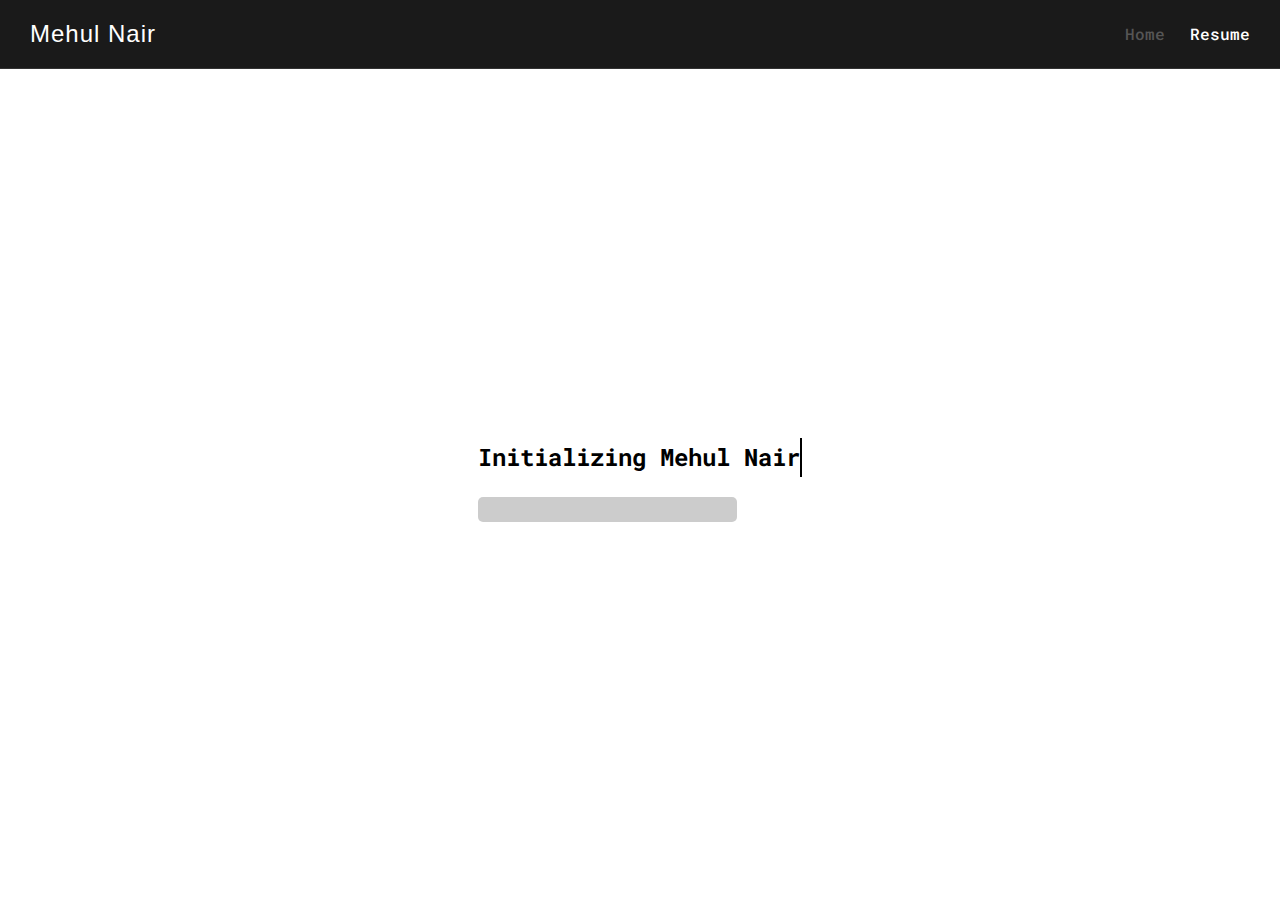
==== index.html @ 511397fc "try1" ====
<!DOCTYPE html>
<html lang="en">
<head>
    <meta charset="UTF-8">
    <title>Mehul Nair - Home</title>
    <!-- Meta tags for responsive design -->
    <meta name="viewport" content="width=device-width, initial-scale=1.0">
    <!-- Link to CSS -->
    <link rel="stylesheet" href="styles.css">
    <!-- Link to 'Roboto Mono' font -->
    <link href="https://fonts.googleapis.com/css2?family=Roboto+Mono:wght@400;700&display=swap" rel="stylesheet">
</head>
<body>
    <nav>
        <div class="logo">Mehul Nair</div>
        <ul>
            <li><a href="index.html" class="active">Home</a></li>
            <li><a href="resume.html">Resume</a></li>
        </ul>
    </nav>

    <!-- Loading Screen -->
    <div id="loading-screen">
        <div class="loading-content">
            <h2>Initializing Mehul Nair</h2>
            <div class="progress-bar">
                <div class="progress"></div>
            </div>
        </div>
    </div>

    <!-- Terminal Interface -->
    <div id="terminal-container" class="hidden">
        <div id="terminal">
            <div id="output"></div>
            <div id="input-line">
                <span class="prompt">MehulNair@Home:~$</span>
                <input type="text" id="command-input" autofocus autocomplete="off" />
                <!-- Autocomplete Suggestions -->
                <div id="autocomplete-list" class="autocomplete-suggestions"></div>
            </div>
        </div>
    </div>

    <!-- Include JavaScript -->
    <script src="script.js"></script>
</body>
</html>
---- styles.css ----
/* Import 'Roboto Mono' font from Google Fonts */
@import url('https://fonts.googleapis.com/css2?family=Roboto+Mono:wght@400;700&display=swap');

/* Import 'Ailerons' font */
@font-face {
    font-family: 'Ailerons';
    src: url('Fonts/Ailerons-Typeface.ttf') format('truetype');
    font-weight: normal;
    font-style: normal;
}

/* Basic Reset */
* {
    margin: 0;
    padding: 0;
    box-sizing: border-box;
}

/* Body Styling */
body {
    font-family: 'Roboto Mono', monospace;
    color: #000;
    background-color: #fff;
    line-height: 1.6;
    scroll-behavior: smooth;
    min-height: 100vh; /* Ensure body takes full viewport height */
    display: flex;
    flex-direction: column;
}

/* Navigation Bar */
nav {
    background-color: #1a1a1a;
    padding: 15px 30px;
    position: fixed;
    top: 0;
    width: 100%;
    border-bottom: 1px solid #333;
    z-index: 1000;
    display: flex;
    align-items: center;
    justify-content: space-between;
    animation: slideDown 0.5s ease-out;
}

nav .logo {
    font-family: 'Ailerons', sans-serif;
    font-size: 24px;
    font-weight: normal;
    letter-spacing: 1px;
    color: #fff;
}

nav ul {
    list-style: none;
    display: flex;
    align-items: center;
}

nav li {
    margin-left: 25px;
}

nav a {
    text-decoration: none;
    color: #fff;
    font-size: 16px;
    font-weight: 500;
    transition: color 0.3s;
}

nav a.active,
nav a:hover {
    color: #555;
}

/* Loading Screen */
#loading-screen {
    position: fixed;
    top: 60px; /* Height of the nav bar */
    left: 0;
    width: 100%;
    height: calc(100vh - 60px);
    background-color: #fff;
    display: flex;
    align-items: center;
    justify-content: center;
    flex-direction: column;
    z-index: 999;
    animation: fadeOut 1s ease-out forwards;
    animation-delay: 2.5s; /* Duration of the loading */
}

#loading-screen .loading-content h2 {
    color: #000;
    font-size: 24px;
    margin-bottom: 20px;
    animation: typing 2s steps(20) 0.5s forwards;
    white-space: nowrap;
    overflow: hidden;
    border-right: 2px solid #000;
}

.progress-bar {
    width: 80%;
    height: 25px; /* Rectangle look */
    background-color: #ccc;
    border-radius: 5px;
    overflow: hidden;
    margin-top: 10px;
}

.progress {
    width: 0%;
    height: 100%;
    background-color: #000;
    animation: loadProgress 2s linear forwards;
}

@keyframes loadProgress {
    from { width: 0%; }
    to { width: 100%; }
}

@keyframes fadeOut {
    to {
        opacity: 0;
        visibility: hidden;
    }
}

@keyframes typing {
    from { width: 0; }
    to { width: 100%; }
}

/* Terminal Container */
#terminal-container.hidden {
    display: none;
}

#terminal {
    background-color: #ffffff; /* White background */
    color: #000000; /* Black text */
    width: 100%;
    height: calc(100vh - 60px);
    padding: 20px;
    font-size: 16px;
    overflow-y: auto;
    display: flex;
    flex-direction: column;
    position: relative;
}

#terminal #output {
    flex: 1;
    white-space: pre-wrap;
    overflow-y: auto;
}

#terminal #input-line {
    display: flex;
    align-items: center;
    position: relative; /* For autocomplete positioning */
}

#terminal .prompt {
    color: #000;
    margin-right: 10px;
}

#terminal #command-input {
    background-color: #f5f5f5;
    border: 1px solid #ccc;
    padding: 5px 10px;
    border-radius: 4px;
    flex: 1;
    font-family: 'Roboto Mono', monospace;
    font-size: 16px;
}

/* Autocomplete Suggestions */
.autocomplete-suggestions {
    position: absolute;
    bottom: 100%; /* Position above the input line */
    left: 0;
    right: 0;
    background-color: #fff;
    border: 1px solid #ccc;
    border-bottom: none;
    max-height: 150px;
    overflow-y: auto;
    z-index: 1001;
    box-shadow: 0px -4px 6px rgba(0, 0, 0, 0.1);
    border-radius: 5px 5px 0 0;
}

.autocomplete-suggestion {
    padding: 8px 12px;
    cursor: pointer;
}

.autocomplete-suggestion:hover,
.autocomplete-suggestion.active {
    background-color: #e0e0e0;
}

/* About Me Widget */
.about-me-widget {
    border: 1px solid #ccc;
    padding: 20px;
    display: flex;
    align-items: center;
    margin-top: 20px;
    border-radius: 8px;
    background-color: #f9f9f9;
}

.about-me-widget img {
    width: 200px; /* Larger image */
    height: 200px;
    border-radius: 50%;
    margin-right: 20px;
    object-fit: cover;
}

.about-me-widget .about-text {
    font-size: 16px;
    line-height: 1.5;
}

/* Resume Header */
.resume-header {
    text-align: center;
    padding: 120px 20px 60px 20px; /* Adjust padding for fixed nav */
    background-color: #f9f9f9;
    animation: fadeIn 1s ease-in-out;
}

.resume-header h1 {
    font-family: 'Ailerons', sans-serif;
    font-size: 48px;
    margin-bottom: 10px;
    animation: fadeInUp 1s ease-in-out;
}

.resume-header .contact-info {
    font-size: 18px;
    color: #666;
    margin-top: 10px;
    animation: fadeIn 1s ease-in-out 0.5s both;
}

.resume-header .contact-info a {
    color: #000;
    text-decoration: none;
    margin: 0 10px;
    transition: color 0.3s;
}

.resume-header .contact-info a:hover {
    color: #555;
}

/* Main Content */
main {
    padding: 50px 30px;
    max-width: 1200px;
    margin: 0 auto;
    animation: fadeIn 1s ease-in-out;
    flex: 1; /* Allow main to grow and push footer to bottom */
}

/* Section Titles */
section h2 {
    font-size: 32px;
    margin-bottom: 30px;
    text-align: center;
    position: relative;
    font-family: 'Ailerons', sans-serif;
    animation: fadeInDown 1s ease-in-out;
}

/* Section Content */
.section-content .item {
    margin-bottom: 40px;
}

.item h3, .item h4 {
    font-size: 24px;
    margin-bottom: 5px;
    font-weight: 700;
}

.item p {
    font-size: 16px;
    margin-bottom: 5px;
}

.item ul {
    list-style-type: disc;
    padding-left: 20px;
}

.item ul li {
    margin-bottom: 8px;
    font-size: 16px;
}

/* Courses List */
.courses {
    list-style-type: circle;
    padding-left: 20px;
    columns: 2;
}

.courses li {
    margin-bottom: 8px;
    font-size: 16px;
}

/* Experience Section */
.tab-container {
    width: 100%;
}

.tab-buttons {
    display: flex;
    justify-content: center;
    margin-bottom: 20px;
}

.tab-button {
    background-color: #f9f9f9;
    border: none;
    padding: 15px 25px;
    cursor: pointer;
    font-size: 16px;
    font-weight: 500;
    transition: background-color 0.3s, color 0.3s;
    border-bottom: 3px solid transparent;
    outline: none;
}

.tab-button:hover {
    background-color: #e0e0e0;
}

.tab-button.active {
    background-color: #fff;
    border-bottom: 3px solid #000;
    color: #000;
}

.tab-content .tab-pane {
    display: none;
    animation: fadeIn 0.5s ease-in-out;
}

.tab-content .tab-pane.active {
    display: block;
}

/* Publications Section */
.publication-list {
    display: flex;
    flex-direction: column;
    align-items: center;
}

.publication-item {
    width: 100%;
    max-width: 800px;
    margin-bottom: 20px;
}

.publication-item a {
    text-decoration: none;
    font-size: 18px;
    color: #000;
    border: 1px solid #000;
    padding: 15px 20px;
    display: block;
    text-align: center;
    border-radius: 5px;
    transition: background-color 0.3s, color 0.3s;
}

.publication-item a:hover {
    background-color: #000;
    color: #fff;
}

/* Skills Section */
.skills-grid {
    display: flex;
    flex-wrap: wrap;
    justify-content: space-between;
}

.skill-category {
    width: 30%;
    margin-bottom: 20px;
}

.skill-category h3 {
    font-size: 20px;
    margin-bottom: 10px;
    font-weight: 700;
}

.skill-category p {
    font-size: 16px;
    line-height: 1.5;
}

/* Animations */
@keyframes fadeIn {
    from { opacity: 0; }
    to { opacity: 1; }
}

@keyframes fadeInUp {
    from {
        opacity: 0;
        transform: translateY(20px);
    }
    to {
        opacity: 1;
        transform: translateY(0);
    }
}

@keyframes fadeInDown {
    from {
        opacity: 0;
        transform: translateY(-20px);
    }
    to {
        opacity: 1;
        transform: translateY(0);
    }
}

@keyframes slideDown {
    from {
        transform: translateY(-20px);
        opacity: 0;
    }
    to {
        transform: translateY(0);
        opacity: 1;
    }
}

/* Responsive Styles */
@media (max-width: 900px) {
    .skills-grid {
        flex-direction: column;
    }
    .skill-category {
        width: 45%;
    }
}

@media (max-width: 768px) {
    .skills-grid {
        flex-direction: column;
    }
    .skill-category {
        width: 100%;
    }

    nav ul {
        flex-direction: column;
        align-items: center;
    }

    nav li {
        margin-left: 0;
        margin-top: 10px;
    }

    .tab-buttons {
        flex-direction: column;
    }

    .tab-button {
        width: 100%;
        margin-bottom: 5px;
    }

    .about-me-widget {
        flex-direction: column;
        align-items: center;
    }

    .about-me-widget img {
        margin-right: 0;
        margin-bottom: 15px;
    }
}

@media (max-width: 600px) {
    nav .logo {
        font-size: 20px;
    }

    .resume-header h1 {
        font-size: 36px;
    }

    section h2 {
        font-size: 28px;
    }

    .item h3, .item h4 {
        font-size: 20px;
    }

    .skills-grid {
        flex-direction: column;
    }

    .skill-category {
        width: 100%;
    }

    #loading-screen .loading-content h2 {
        font-size: 20px;
    }

    #terminal #command-input {
        font-size: 14px;
    }

    .about-me-widget {
        padding: 15px;
    }

    .about-me-widget img {
        width: 150px;
        height: 150px;
    }
}

/* Footer Styling (Optional) */
/* If you have a footer, ensure it's styled appropriately or remove it if not needed */
/*
footer {
    background-color: #1a1a1a;
    color: #fff;
    text-align: center;
    padding: 20px;
    position: fixed;
    bottom: 0;
    width: 100%;
}
*/
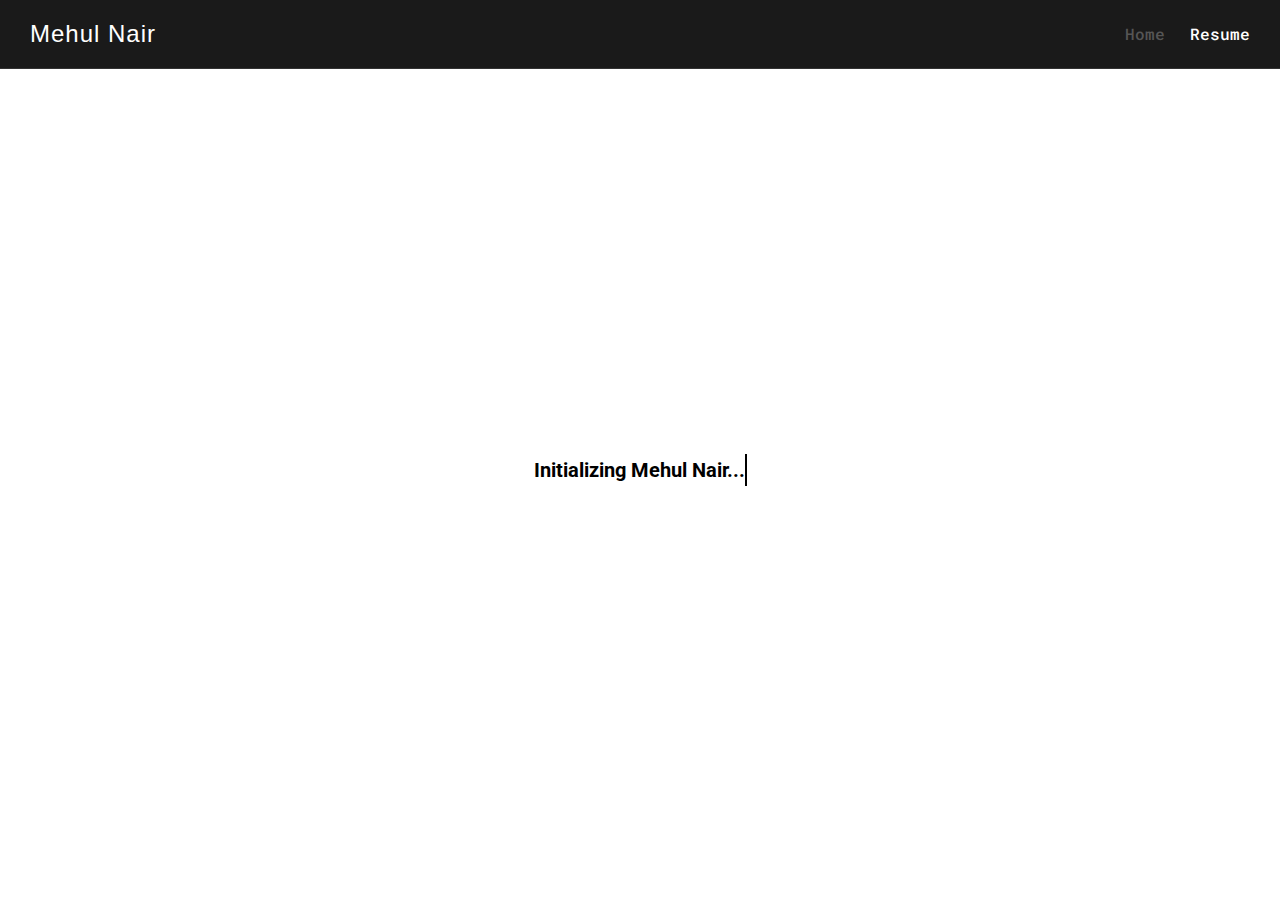
==== commit da60abe8: "initialize" ====
--- a/index.html
+++ b/index.html
@@ -2,15 +2,15 @@
 <html lang="en">
 <head>
     <meta charset="UTF-8">
+    <meta name="viewport" content="width=device-width, initial-scale=1.0">
     <title>Mehul Nair - Home</title>
-    <!-- Meta tags for responsive design -->
-    <meta name="viewport" content="width=device-width, initial-scale=1.0">
     <!-- Link to CSS -->
     <link rel="stylesheet" href="styles.css">
-    <!-- Link to 'Roboto Mono' font -->
-    <link href="https://fonts.googleapis.com/css2?family=Roboto+Mono:wght@400;700&display=swap" rel="stylesheet">
+    <!-- Google Fonts -->
+    <link href="https://fonts.googleapis.com/css2?family=Roboto+Mono:wght@400;700&family=Roboto:wght@400;700&display=swap" rel="stylesheet">
 </head>
 <body>
+    <!-- Navigation Bar -->
     <nav>
         <div class="logo">Mehul Nair</div>
         <ul>
@@ -22,14 +22,11 @@
     <!-- Loading Screen -->
     <div id="loading-screen">
         <div class="loading-content">
-            <h2>Initializing Mehul Nair</h2>
-            <div class="progress-bar">
-                <div class="progress"></div>
-            </div>
+            <h2>Initializing Mehul Nair...</h2>
         </div>
     </div>
 
-    <!-- Terminal Interface -->
+    <!-- Terminal Container -->
     <div id="terminal-container" class="hidden">
         <div id="terminal">
             <div id="output"></div>
@@ -44,5 +41,6 @@
 
     <!-- Include JavaScript -->
     <script src="script.js"></script>
+    <script src="commands.js"></script>
 </body>
 </html>--- a/styles.css
+++ b/styles.css
@@ -1,5 +1,5 @@
-/* Import 'Roboto Mono' font from Google Fonts */
-@import url('https://fonts.googleapis.com/css2?family=Roboto+Mono:wght@400;700&display=swap');
+/* Import 'Roboto Mono' and 'Roboto' fonts from Google Fonts */
+@import url('https://fonts.googleapis.com/css2?family=Roboto+Mono:wght@400;700&family=Roboto:wght@400;700&display=swap');
 
 /* Import 'Ailerons' font */
 @font-face {
@@ -93,35 +93,20 @@
 
 #loading-screen .loading-content h2 {
     color: #000;
-    font-size: 24px;
+    font-size: 20px; /* Decreased font size */
     margin-bottom: 20px;
+    text-align: center; /* Center the text */
+    font-family: 'Roboto', sans-serif; /* Cleaner font */
     animation: typing 2s steps(20) 0.5s forwards;
     white-space: nowrap;
     overflow: hidden;
     border-right: 2px solid #000;
 }
 
-.progress-bar {
-    width: 80%;
-    height: 25px; /* Rectangle look */
-    background-color: #ccc;
-    border-radius: 5px;
-    overflow: hidden;
-    margin-top: 10px;
-}
-
-.progress {
-    width: 0%;
-    height: 100%;
-    background-color: #000;
-    animation: loadProgress 2s linear forwards;
-}
-
-@keyframes loadProgress {
-    from { width: 0%; }
-    to { width: 100%; }
-}
-
+/* Remove Progress Bar or Spinner Styles */
+/* Previously existing progress bar or spinner has been removed */
+
+/* Keyframes for animations */
 @keyframes fadeOut {
     to {
         opacity: 0;
@@ -527,7 +512,7 @@
     }
 
     #loading-screen .loading-content h2 {
-        font-size: 20px;
+        font-size: 20px; /* Already set to 20px */
     }
 
     #terminal #command-input {
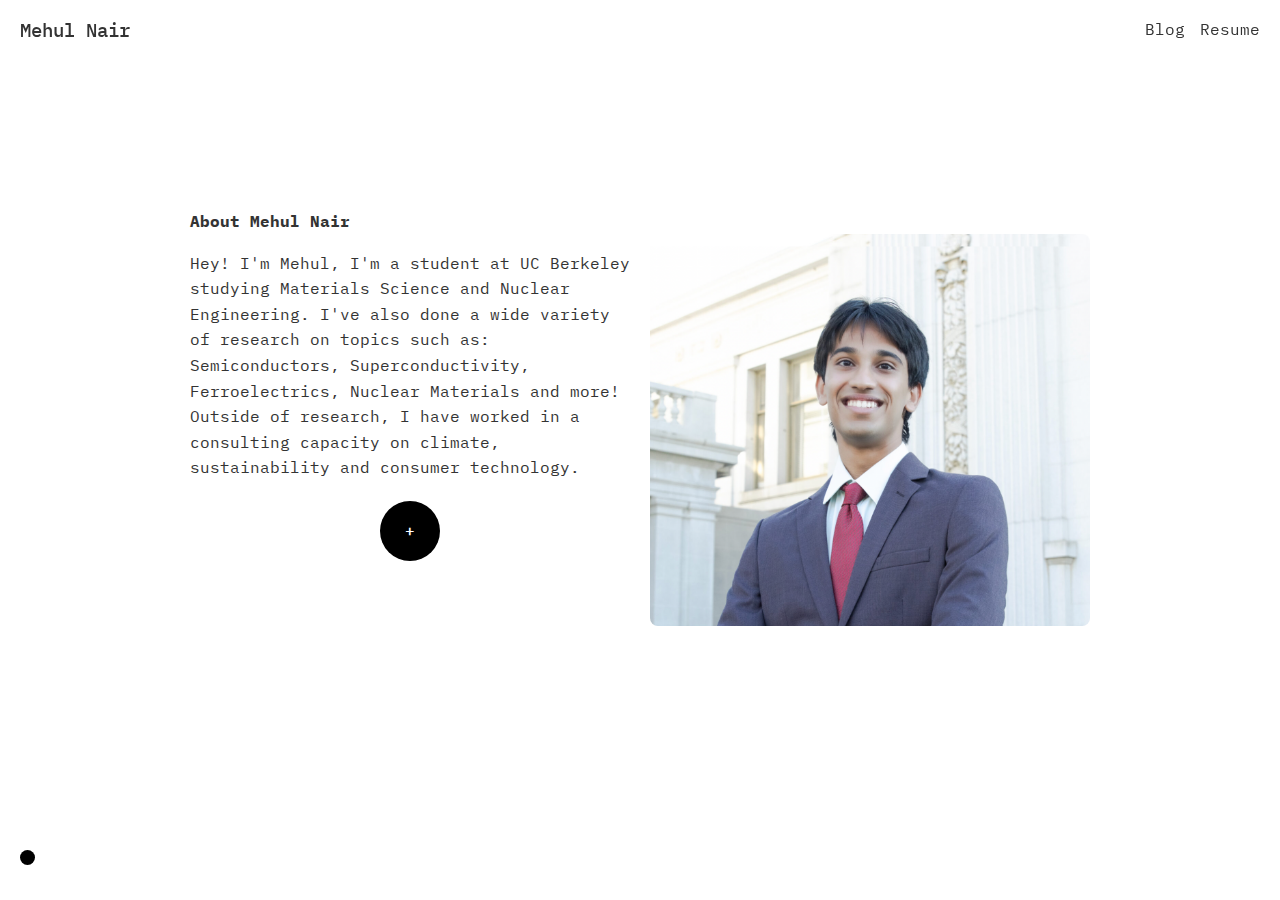
==== commit 2211d06a: "goober" ====
--- a/index.html
+++ b/index.html
@@ -1,46 +1,327 @@
 <!DOCTYPE html>
 <html lang="en">
 <head>
-    <meta charset="UTF-8">
-    <meta name="viewport" content="width=device-width, initial-scale=1.0">
-    <title>Mehul Nair - Home</title>
-    <!-- Link to CSS -->
-    <link rel="stylesheet" href="styles.css">
-    <!-- Google Fonts -->
-    <link href="https://fonts.googleapis.com/css2?family=Roboto+Mono:wght@400;700&family=Roboto:wght@400;700&display=swap" rel="stylesheet">
+  <meta charset="UTF-8" />
+  <meta name="viewport" content="width=device-width, initial-scale=1.0"/>
+  <title>Mehul Nair</title>
+  <!-- Load IBM Plex Mono from Google Fonts -->
+  <link href="https://fonts.googleapis.com/css2?family=IBM+Plex+Mono:wght@400;500&display=swap" rel="stylesheet">
+  <style>
+    /* Global Reset & Hide Default Cursor Everywhere */
+    * {
+      margin: 0; 
+      padding: 0; 
+      box-sizing: border-box;
+      cursor: none !important;
+    }
+
+    /* Global Styles */
+    body {
+      font-family: 'IBM Plex Mono', monospace;
+      background: #fff; 
+      color: #333;
+      line-height: 1.6; 
+      overflow-x: hidden;
+      font-size: 1rem; 
+      position: relative;
+      padding: 0 20px;
+    }
+    a {
+      text-decoration: none;
+      transition: background 0.3s ease, color 0.3s ease;
+      color: #333;
+    }
+    a:hover, a.highlight {
+      background: #000; 
+      color: #fff;
+    }
+    ::selection {
+      background: #000; 
+      color: #fff;
+    }
+
+    /* Top Navigation Bar */
+    header {
+      position: fixed;
+      top: 0;
+      left: 0;
+      right: 0;
+      padding: 10px 20px;
+      height: 60px;
+      background: rgba(255,255,255,0.9);
+      backdrop-filter: blur(10px);
+      display: flex; 
+      align-items: center; 
+      justify-content: space-between;
+      z-index: 100;
+    }
+    .logo { 
+      font-size: 1.2rem; 
+      font-weight: 500; 
+      cursor: pointer; 
+    }
+    nav ul { 
+      list-style: none; 
+      display: flex; 
+      gap: 15px; 
+    }
+    nav li { 
+      font-size: 1rem; 
+    }
+
+    /* Hero Section */
+    .hero {
+      margin-top: 10px;
+      height: calc(100vh - 60px);
+      /* Change this value to adjust how far down the text appears (currently 80px) */
+      padding-top: 0px; 
+      display: flex; 
+      align-items: center; 
+      justify-content: center;
+    }
+    .container {
+      display: flex; 
+      align-items: center; 
+      justify-content: space-between;
+      width: 100%; 
+      max-width: 900px; 
+      margin: 0 auto;
+    }
+    .content {
+      flex: 1; 
+      padding-right: 20px;
+      padding-top: 210px;
+      animation: fadeInLeft 1s cubic-bezier(0.23,1,0.32,1) forwards;
+    }
+    .content h1, .content p {
+      font-size: 1rem; 
+      margin-bottom: 1rem;
+    }
+    .image-container {
+      flex: 1; 
+      display: flex; 
+      align-items: center; 
+      justify-content: center;
+      animation: fadeInRight 1s cubic-bezier(0.23,1,0.32,1) forwards;
+    }
+    .image-container img {
+      max-width: 100%; 
+      border-radius: 8px;
+      transition: transform 0.3s ease;
+    }
+    .image-container img:hover { transform: scale(1.03); }
+
+    @keyframes fadeInLeft {
+      from { opacity: 0; transform: translateX(-30px); }
+      to   { opacity: 1; transform: translateX(0); }
+    }
+    @keyframes fadeInRight {
+      from { opacity: 0; transform: translateX(30px); }
+      to   { opacity: 1; transform: translateX(0); }
+    }
+
+    /* Vertical Links Section */
+    .links-section {
+      display: flex; 
+      justify-content: center; 
+      margin-top: 20px;
+    }
+    .vertical-links {
+      display: flex; 
+      flex-direction: column; 
+      align-items: center; 
+      gap: 10px;
+    }
+    .main-circle {
+      width: 60px; 
+      height: 60px; 
+      border-radius: 50%;
+      background: #000; 
+      color: #fff;
+      display: flex; 
+      align-items: center; 
+      justify-content: center;
+      cursor: pointer; 
+      font-weight: 500;
+      transition: background 0.3s ease, transform 0.3s ease;
+    }
+    .main-circle:hover { 
+      background: #333; 
+      transform: scale(1.1);
+    }
+    .circle-item {
+      position: relative; 
+      width: 50px; 
+      height: 50px;
+    }
+    .child-circle {
+      width: 50px; 
+      height: 50px; 
+      border-radius: 50%;
+      background: #333; 
+      display: flex; 
+      align-items: center; 
+      justify-content: center;
+      overflow: hidden; 
+      opacity: 0; 
+      transform: translateY(-20px) scale(0.8);
+      transition: transform 0.5s cubic-bezier(0.25,0.8,0.25,1), opacity 0.5s ease;
+      cursor: pointer;
+      /* Disable clicks when not active */
+      pointer-events: none;
+    }
+    /* Enable clicks when menu is active */
+    .vertical-links.active .child-circle {
+      opacity: 1; 
+      transform: translateY(0) scale(1);
+      pointer-events: auto;
+    }
+    .child-circle:nth-of-type(1){ transition-delay: 0.1s; }
+    .child-circle:nth-of-type(2){ transition-delay: 0.15s; }
+    .child-circle:nth-of-type(3){ transition-delay: 0.2s; }
+    .child-circle:nth-of-type(4){ transition-delay: 0.25s; }
+    .child-circle:nth-of-type(5){ transition-delay: 0.3s; }
+    .circle-text {
+      position: absolute; 
+      left: 60px; 
+      top: 50%;
+      transform: translateY(-50%) translateX(-10px);
+      white-space: nowrap; 
+      width: 0; 
+      opacity: 0; 
+      overflow: hidden;
+      transition: width 0.4s cubic-bezier(0.23,1,0.32,1), opacity 0.4s ease, transform 0.4s ease;
+      color: #000;
+    }
+    .vertical-links.active .circle-item:hover .circle-text {
+      width: 120px; 
+      opacity: 1; 
+      transform: translateY(-50%) translateX(0);
+    }
+
+    @media (max-width: 768px) {
+      .container { flex-direction: column; align-items: center; text-align: center; }
+      .content, .image-container {
+        animation: fadeInUp 0.8s ease-out forwards;
+      }
+      @keyframes fadeInUp {
+        from { opacity: 0; transform: translateY(30px); }
+        to { opacity: 1; transform: translateY(0); }
+      }
+      .vertical-links { align-items: center; }
+      .circle-text {
+        position: static; 
+        transform: none; 
+        margin-top: 5px; 
+        width: 0;
+      }
+      .vertical-links.active .circle-item:hover .circle-text {
+        width: 100%; 
+        opacity: 1;
+      }
+    }
+
+    /* Custom Cursor */
+    .custom-cursor {
+      width: 15px; 
+      height: 15px; 
+      border-radius: 50%;
+      background-color: black; 
+      position: fixed; 
+      pointer-events: none;
+      transition: opacity 0.1s ease, transform 0.1s ease, background-color 0.2s ease;
+      z-index: 9999; 
+      opacity: 1;
+    }
+    .custom-cursor.click { transform: scale(0.8); }
+    .custom-cursor.hover { background-color: red; }
+  </style>
 </head>
 <body>
-    <!-- Navigation Bar -->
+  <header>
+    <div class="logo">Mehul Nair</div>
     <nav>
-        <div class="logo">Mehul Nair</div>
-        <ul>
-            <li><a href="index.html" class="active">Home</a></li>
-            <li><a href="resume.html">Resume</a></li>
-        </ul>
+      <ul>
+        <li><a href="blog.html">Blog</a></li>
+        <li><a href="resume.html">Resume</a></li>
+      </ul>
     </nav>
-
-    <!-- Loading Screen -->
-    <div id="loading-screen">
-        <div class="loading-content">
-            <h2>Initializing Mehul Nair...</h2>
+  </header>
+
+  <main>
+    <section class="hero">
+      <div class="container">
+        <div class="content">
+          <h1>About Mehul Nair</h1>
+          <p>Hey! I'm Mehul, I'm a student at UC Berkeley studying Materials Science and Nuclear Engineering. I've also done a wide variety of research on topics such as: Semiconductors, Superconductivity, Ferroelectrics, Nuclear Materials and more! Outside of research, I have worked in a consulting capacity on climate, sustainability and consumer technology.</p>
+          <div class="links-section">
+            <div class="vertical-links" id="verticalLinks">
+              <div class="main-circle" id="mainCircle">+</div>
+              <div class="circle-item">
+                <a class="child-circle" href="https://linkedin.com/in/mehnai" target="_blank">L</a>
+                <span class="circle-text">LinkedIn</span>
+              </div>
+              <div class="circle-item">
+                <a class="child-circle" href="https://scholar.google.com/citations?user=tQHms7EAAAAJ&hl=en" target="_blank">S</a>
+                <span class="circle-text">Scholar</span>
+              </div>
+              <div class="circle-item">
+                <a class="child-circle" href="resume.html" target="_blank">R</a>
+                <span class="circle-text">Resume</span>
+              </div>
+              <div class="circle-item">
+                <a class="child-circle" href="mailto:mehulnair2005@gmail.com">E</a>
+                <span class="circle-text">Email</span>
+              </div>
+              <div class="circle-item">
+                <a class="child-circle" href="blog.html" target="_blank">B</a>
+                <span class="circle-text">Blog</span>
+              </div>
+            </div>
+          </div>
         </div>
-    </div>
-
-    <!-- Terminal Container -->
-    <div id="terminal-container" class="hidden">
-        <div id="terminal">
-            <div id="output"></div>
-            <div id="input-line">
-                <span class="prompt">MehulNair@Home:~$</span>
-                <input type="text" id="command-input" autofocus autocomplete="off" />
-                <!-- Autocomplete Suggestions -->
-                <div id="autocomplete-list" class="autocomplete-suggestions"></div>
-            </div>
+        <div class="image-container">
+          <img src="mehul.png" alt="Mehul Nair"/>
         </div>
-    </div>
-
-    <!-- Include JavaScript -->
-    <script src="script.js"></script>
-    <script src="commands.js"></script>
+      </div>
+    </section>
+  </main>
+
+  <div class="custom-cursor" id="customCursor"></div>
+  <script>
+    // Custom cursor: immediate follow and hide when mouse leaves the page
+    const cursor = document.getElementById('customCursor');
+    document.addEventListener('mousemove', e => {
+      cursor.style.left = e.clientX + 'px';
+      cursor.style.top = e.clientY + 'px';
+      cursor.style.opacity = '1';
+    });
+    document.addEventListener('mousedown', () => cursor.classList.add('click'));
+    document.addEventListener('mouseup', () => cursor.classList.remove('click'));
+    document.querySelectorAll('a, .main-circle, .child-circle').forEach(el => {
+      el.addEventListener('mouseenter', () => cursor.classList.add('hover'));
+      el.addEventListener('mouseleave', () => cursor.classList.remove('hover'));
+    });
+    // Hide cursor when mouse leaves page
+    window.addEventListener('mouseout', e => {
+      if (!e.relatedTarget && !e.toElement) {
+        cursor.style.opacity = '0';
+      }
+    });
+    window.addEventListener('mouseover', e => {
+      cursor.style.opacity = '1';
+    });
+    // Toggle vertical links active state on main circle click
+    document.getElementById('mainCircle').addEventListener('click', () => {
+      document.getElementById('verticalLinks').classList.toggle('active');
+    });
+    // Click highlight effect for nav links and child circles
+    document.querySelectorAll('nav a, .child-circle').forEach(link => {
+      link.addEventListener('click', function() {
+        this.classList.add('highlight');
+        setTimeout(() => this.classList.remove('highlight'), 300);
+      });
+    });
+  </script>
 </body>
 </html>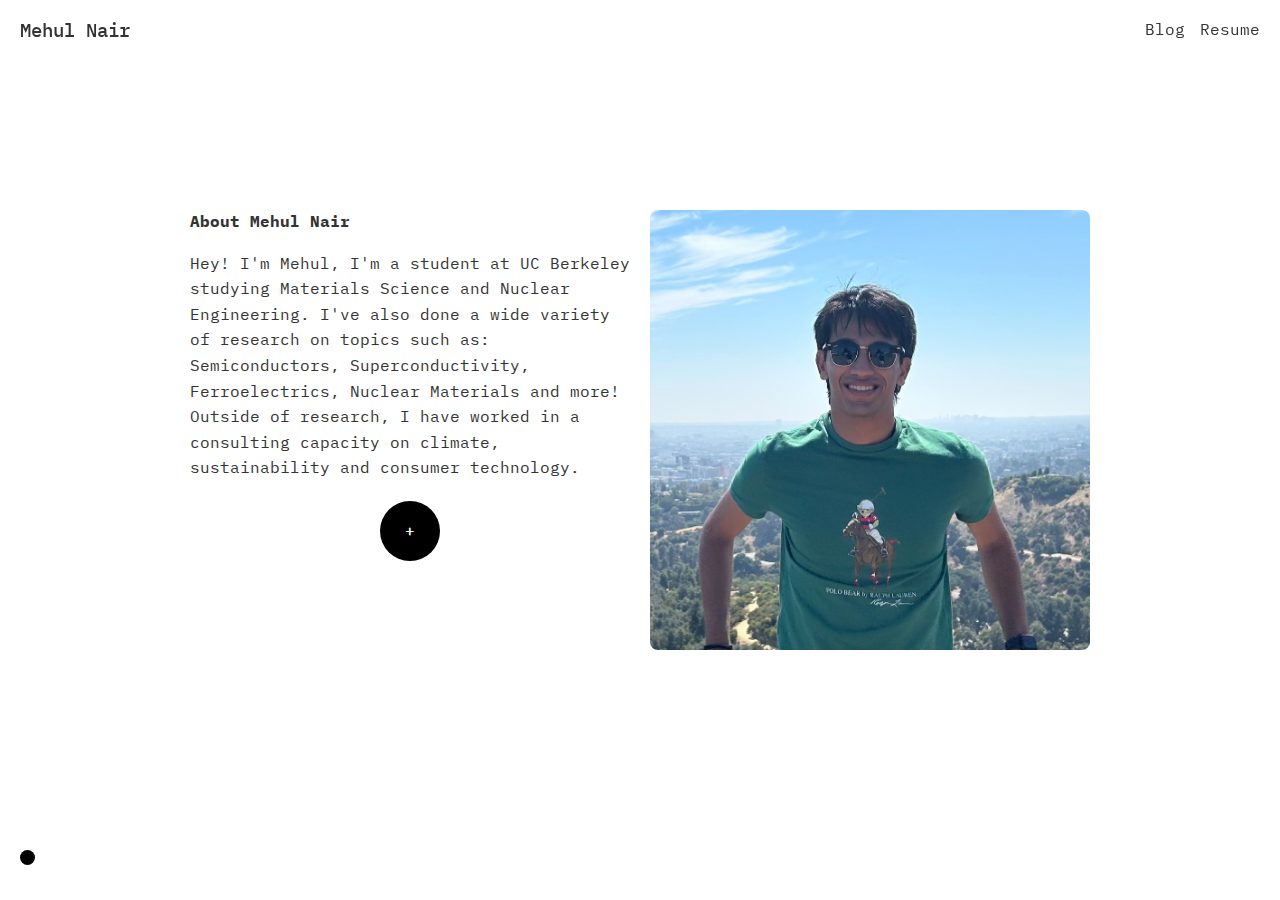
==== commit b6037fef: "newpic" ====
--- a/index.html
+++ b/index.html
@@ -281,7 +281,7 @@
           </div>
         </div>
         <div class="image-container">
-          <img src="mehul.png" alt="Mehul Nair"/>
+          <img src="mehulprofile.jpg" alt="Mehul Nair"/>
         </div>
       </div>
     </section>
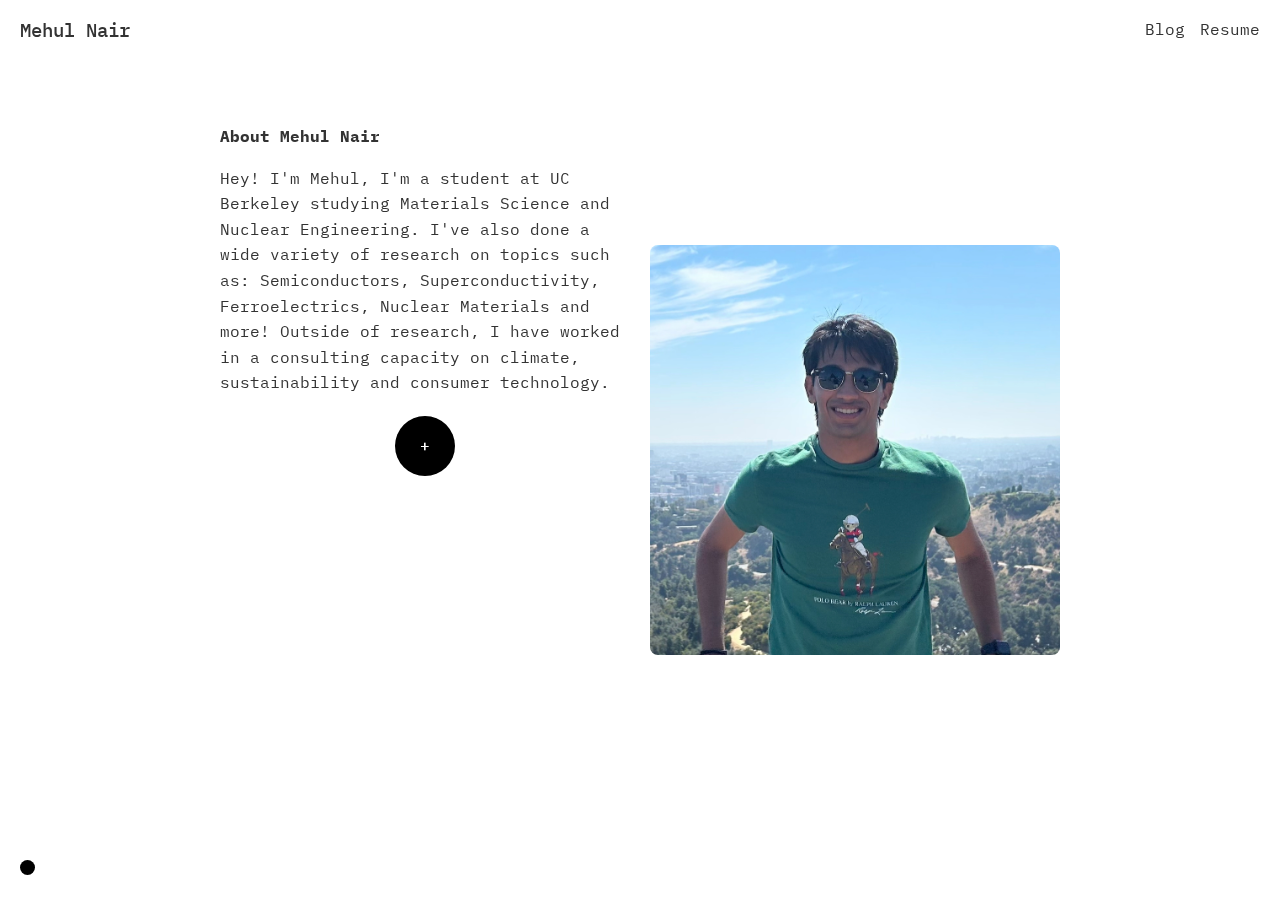
==== commit 16a039c2: "theautomataupdate" ====
--- a/index.html
+++ b/index.html
@@ -4,13 +4,12 @@
   <meta charset="UTF-8" />
   <meta name="viewport" content="width=device-width, initial-scale=1.0"/>
   <title>Mehul Nair</title>
-  <!-- Load IBM Plex Mono from Google Fonts -->
   <link href="https://fonts.googleapis.com/css2?family=IBM+Plex+Mono:wght@400;500&display=swap" rel="stylesheet">
   <style>
     /* Global Reset & Hide Default Cursor Everywhere */
     * {
-      margin: 0; 
-      padding: 0; 
+      margin: 0;
+      padding: 0;
       box-sizing: border-box;
       cursor: none !important;
     }
@@ -18,26 +17,40 @@
     /* Global Styles */
     body {
       font-family: 'IBM Plex Mono', monospace;
-      background: #fff; 
+      background: transparent; /* See canvas behind */
       color: #333;
-      line-height: 1.6; 
-      overflow-x: hidden;
-      font-size: 1rem; 
+      line-height: 1.6;
+      overflow-x: hidden; /* Prevent horizontal scroll */
+      font-size: 1rem;
       position: relative;
       padding: 0 20px;
+       min-height: 100vh; /* Ensure body takes full height */
     }
     a {
       text-decoration: none;
       transition: background 0.3s ease, color 0.3s ease;
       color: #333;
+       cursor: none !important;
+       pointer-events: auto !important; /* Make sure links are clickable */
     }
     a:hover, a.highlight {
-      background: #000; 
+      background: #000;
       color: #fff;
     }
     ::selection {
-      background: #000; 
+      background: #000;
       color: #fff;
+    }
+
+    /* Canvas Background */
+    #ca-background {
+      position: fixed;
+      top: 0;
+      left: 0;
+      width: 100%;
+      height: 100%;
+      z-index: -1; /* Behind everything */
+      pointer-events: auto; /* Allow mousemove for hover detection */
     }
 
     /* Top Navigation Bar */
@@ -48,196 +61,147 @@
       right: 0;
       padding: 10px 20px;
       height: 60px;
-      background: rgba(255,255,255,0.9);
+      background: rgba(255, 255, 255, 0.9);
       backdrop-filter: blur(10px);
-      display: flex; 
-      align-items: center; 
+      display: flex;
+      align-items: center;
       justify-content: space-between;
       z-index: 100;
     }
-    .logo { 
-      font-size: 1.2rem; 
-      font-weight: 500; 
-      cursor: pointer; 
-    }
-    nav ul { 
-      list-style: none; 
-      display: flex; 
-      gap: 15px; 
-    }
-    nav li { 
-      font-size: 1rem; 
+    .logo { font-size: 1.2rem; font-weight: 500; cursor: pointer; pointer-events: auto !important; }
+    nav ul { list-style: none; display: flex; gap: 15px; }
+    nav li { font-size: 1rem; }
+
+    /* Main content area */
+    main {
+       position: relative;
+       z-index: 1; /* Above canvas */
+       padding-top: 60px; /* Account for fixed header */
     }
 
     /* Hero Section */
     .hero {
-      margin-top: 10px;
-      height: calc(100vh - 60px);
-      /* Change this value to adjust how far down the text appears (currently 80px) */
-      padding-top: 0px; 
-      display: flex; 
-      align-items: center; 
+      /* Removed margin-top */
+      min-height: calc(100vh - 60px - 40px); /* Adjust height accounting for header and bottom padding */
+      display: flex;
+      align-items: center;
       justify-content: center;
+      padding-bottom: 40px;
     }
     .container {
-      display: flex; 
-      align-items: center; 
+      display: flex;
+      align-items: center;
       justify-content: space-between;
-      width: 100%; 
-      max-width: 900px; 
-      margin: 0 auto;
+      width: 100%;
+      max-width: 900px;
+      margin: 20px auto 0 auto; /* Add some top margin */
+      background: rgba(255, 255, 255, 0.9);
+      padding: 30px;
+      border-radius: 8px;
+      backdrop-filter: blur(5px);
+      z-index: 2; /* Ensure container is above canvas but below header potentially */
+      position: relative; /* Needed for z-index */
     }
     .content {
-      flex: 1; 
+      flex: 1;
       padding-right: 20px;
-      padding-top: 210px;
       animation: fadeInLeft 1s cubic-bezier(0.23,1,0.32,1) forwards;
     }
-    .content h1, .content p {
-      font-size: 1rem; 
-      margin-bottom: 1rem;
-    }
+    .content h1, .content p { font-size: 1rem; margin-bottom: 1rem; }
+
     .image-container {
-      flex: 1; 
-      display: flex; 
-      align-items: center; 
-      justify-content: center;
+      flex: 1; display: flex; align-items: center; justify-content: center;
       animation: fadeInRight 1s cubic-bezier(0.23,1,0.32,1) forwards;
     }
     .image-container img {
-      max-width: 100%; 
+      max-width: 100%;
       border-radius: 8px;
       transition: transform 0.3s ease;
-    }
-    .image-container img:hover { transform: scale(1.03); }
-
-    @keyframes fadeInLeft {
-      from { opacity: 0; transform: translateX(-30px); }
-      to   { opacity: 1; transform: translateX(0); }
-    }
-    @keyframes fadeInRight {
-      from { opacity: 0; transform: translateX(30px); }
-      to   { opacity: 1; transform: translateX(0); }
-    }
+      user-select: none;
+      -webkit-user-select: none;
+      -moz-user-select: none;
+      -ms-user-select: none;
+      pointer-events: none; /* Image doesn't interfere */
+    }
+    .image-container:hover img {
+        transform: scale(1.03);
+    }
+
+    @keyframes fadeInLeft { from { opacity: 0; transform: translateX(-30px); } to { opacity: 1; transform: translateX(0); } }
+    @keyframes fadeInRight { from { opacity: 0; transform: translateX(30px); } to { opacity: 1; transform: translateX(0); } }
 
     /* Vertical Links Section */
-    .links-section {
-      display: flex; 
-      justify-content: center; 
-      margin-top: 20px;
-    }
-    .vertical-links {
-      display: flex; 
-      flex-direction: column; 
-      align-items: center; 
-      gap: 10px;
-    }
+    .links-section { display: flex; justify-content: center; margin-top: 20px; }
+    .vertical-links { display: flex; flex-direction: column; align-items: center; gap: 10px; }
     .main-circle {
-      width: 60px; 
-      height: 60px; 
-      border-radius: 50%;
-      background: #000; 
-      color: #fff;
-      display: flex; 
-      align-items: center; 
-      justify-content: center;
-      cursor: pointer; 
-      font-weight: 500;
-      transition: background 0.3s ease, transform 0.3s ease;
-    }
-    .main-circle:hover { 
-      background: #333; 
-      transform: scale(1.1);
-    }
-    .circle-item {
-      position: relative; 
-      width: 50px; 
-      height: 50px;
-    }
-    .child-circle {
-      width: 50px; 
-      height: 50px; 
-      border-radius: 50%;
-      background: #333; 
-      display: flex; 
-      align-items: center; 
-      justify-content: center;
-      overflow: hidden; 
-      opacity: 0; 
-      transform: translateY(-20px) scale(0.8);
+      width: 60px; height: 60px; border-radius: 50%; background: #000; color: #fff;
+      display: flex; align-items: center; justify-content: center;
+      cursor: pointer; font-weight: 500; transition: background 0.3s ease, transform 0.3s ease;
+      pointer-events: auto !important;
+    }
+    .main-circle:hover { background: #333; transform: scale(1.1); }
+    .circle-item { position: relative; width: 50px; height: 50px; }
+    .child-circle { /* This is the anchor tag now */
+      width: 50px; height: 50px; border-radius: 50%; background: #333; color: #fff; /* Add color */
+      display: flex; align-items: center; justify-content: center; overflow: hidden;
+      opacity: 0; transform: translateY(-20px) scale(0.8);
       transition: transform 0.5s cubic-bezier(0.25,0.8,0.25,1), opacity 0.5s ease;
-      cursor: pointer;
-      /* Disable clicks when not active */
-      pointer-events: none;
-    }
-    /* Enable clicks when menu is active */
+      cursor: pointer; pointer-events: none; /* Initially non-interactive */
+      text-decoration: none; /* Remove underline */
+    }
     .vertical-links.active .child-circle {
-      opacity: 1; 
-      transform: translateY(0) scale(1);
-      pointer-events: auto;
-    }
+        opacity: 1;
+        transform: translateY(0) scale(1);
+        pointer-events: auto !important;
+    }
+     .child-circle:hover { /* Hover state for the circle itself */
+         background: #555; /* Example hover */
+     }
+
     .child-circle:nth-of-type(1){ transition-delay: 0.1s; }
     .child-circle:nth-of-type(2){ transition-delay: 0.15s; }
     .child-circle:nth-of-type(3){ transition-delay: 0.2s; }
     .child-circle:nth-of-type(4){ transition-delay: 0.25s; }
     .child-circle:nth-of-type(5){ transition-delay: 0.3s; }
     .circle-text {
-      position: absolute; 
-      left: 60px; 
-      top: 50%;
-      transform: translateY(-50%) translateX(-10px);
-      white-space: nowrap; 
-      width: 0; 
-      opacity: 0; 
-      overflow: hidden;
+      position: absolute; left: 60px; top: 50%; transform: translateY(-50%) translateX(-10px);
+      white-space: nowrap; width: 0; opacity: 0; overflow: hidden;
       transition: width 0.4s cubic-bezier(0.23,1,0.32,1), opacity 0.4s ease, transform 0.4s ease;
       color: #000;
-    }
-    .vertical-links.active .circle-item:hover .circle-text {
-      width: 120px; 
-      opacity: 1; 
-      transform: translateY(-50%) translateX(0);
-    }
+      pointer-events: none;
+    }
+    .vertical-links.active .circle-item:hover .circle-text { width: 120px; opacity: 1; transform: translateY(-50%) translateX(0); }
 
     @media (max-width: 768px) {
-      .container { flex-direction: column; align-items: center; text-align: center; }
-      .content, .image-container {
-        animation: fadeInUp 0.8s ease-out forwards;
-      }
-      @keyframes fadeInUp {
-        from { opacity: 0; transform: translateY(30px); }
-        to { opacity: 1; transform: translateY(0); }
-      }
-      .vertical-links { align-items: center; }
-      .circle-text {
-        position: static; 
-        transform: none; 
-        margin-top: 5px; 
-        width: 0;
-      }
-      .vertical-links.active .circle-item:hover .circle-text {
-        width: 100%; 
-        opacity: 1;
-      }
+       main { padding-top: 70px; } /* More space for header */
+       .hero { min-height: auto; padding-bottom: 20px; } /* Adjust hero */
+       .container { flex-direction: column; align-items: center; text-align: center; padding: 20px; margin-top: 10px; }
+       .content { padding-right: 0; }
+       .content, .image-container { animation: fadeInUp 0.8s ease-out forwards; flex-basis: auto; width: 100%; }
+       .image-container img { margin-top: 20px; max-width: 80%; }
+       @keyframes fadeInUp { from { opacity: 0; transform: translateY(30px); } to { opacity: 1; transform: translateY(0); } }
+       .vertical-links { align-items: center; }
+       .circle-text { position: static; transform: none; margin-top: 5px; width: 0; }
+       .vertical-links.active .circle-item:hover .circle-text { width: 100%; opacity: 1; }
     }
 
     /* Custom Cursor */
     .custom-cursor {
-      width: 15px; 
-      height: 15px; 
-      border-radius: 50%;
-      background-color: black; 
-      position: fixed; 
-      pointer-events: none;
+      width: 15px; height: 15px; border-radius: 50%; background-color: black;
+      position: fixed; pointer-events: none; /* Cursor MUST NOT block events */
       transition: opacity 0.1s ease, transform 0.1s ease, background-color 0.2s ease;
-      z-index: 9999; 
-      opacity: 1;
+      z-index: 9999; opacity: 1;
     }
     .custom-cursor.click { transform: scale(0.8); }
-    .custom-cursor.hover { background-color: red; }
+    .custom-cursor.hover { background-color: rgba(255, 0, 0); }
+    .custom-cursor.hover-blue { background-color: rgb(12, 0, 239); }
+
   </style>
 </head>
 <body>
+  <!-- Canvas sits behind everything -->
+  <canvas id="ca-background"></canvas>
+
   <header>
     <div class="logo">Mehul Nair</div>
     <nav>
@@ -248,35 +212,21 @@
     </nav>
   </header>
 
+  <!-- Main content sits above canvas -->
   <main>
     <section class="hero">
-      <div class="container">
+      <div class="container"> 
         <div class="content">
           <h1>About Mehul Nair</h1>
           <p>Hey! I'm Mehul, I'm a student at UC Berkeley studying Materials Science and Nuclear Engineering. I've also done a wide variety of research on topics such as: Semiconductors, Superconductivity, Ferroelectrics, Nuclear Materials and more! Outside of research, I have worked in a consulting capacity on climate, sustainability and consumer technology.</p>
           <div class="links-section">
             <div class="vertical-links" id="verticalLinks">
               <div class="main-circle" id="mainCircle">+</div>
-              <div class="circle-item">
-                <a class="child-circle" href="https://linkedin.com/in/mehnai" target="_blank">L</a>
-                <span class="circle-text">LinkedIn</span>
-              </div>
-              <div class="circle-item">
-                <a class="child-circle" href="https://scholar.google.com/citations?user=tQHms7EAAAAJ&hl=en" target="_blank">S</a>
-                <span class="circle-text">Scholar</span>
-              </div>
-              <div class="circle-item">
-                <a class="child-circle" href="resume.html" target="_blank">R</a>
-                <span class="circle-text">Resume</span>
-              </div>
-              <div class="circle-item">
-                <a class="child-circle" href="mailto:mehulnair2005@gmail.com">E</a>
-                <span class="circle-text">Email</span>
-              </div>
-              <div class="circle-item">
-                <a class="child-circle" href="blog.html" target="_blank">B</a>
-                <span class="circle-text">Blog</span>
-              </div>
+              <div class="circle-item"><a class="child-circle" href="https://linkedin.com/in/mehnai" target="_blank">L</a><span class="circle-text">LinkedIn</span></div>
+              <div class="circle-item"><a class="child-circle" href="https://scholar.google.com/citations?user=tQHms7EAAAAJ&hl=en" target="_blank">S</a><span class="circle-text">Scholar</span></div>
+              <div class="circle-item"><a class="child-circle" href="resume.html">R</a><span class="circle-text">Resume</span></div>
+              <div class="circle-item"><a class="child-circle" href="mailto:mehulnair2005@gmail.com">E</a><span class="circle-text">Email</span></div>
+              <div class="circle-item"><a class="child-circle" href="blog.html">B</a><span class="circle-text">Blog</span></div>
             </div>
           </div>
         </div>
@@ -287,40 +237,380 @@
     </section>
   </main>
 
+  <!-- Custom cursor element -->
   <div class="custom-cursor" id="customCursor"></div>
+
   <script>
-    // Custom cursor: immediate follow and hide when mouse leaves the page
+    // --- UI Script ---
     const cursor = document.getElementById('customCursor');
+    let isHoveringBlueCell = false; // Track hover state specifically for the blue cell
+
     document.addEventListener('mousemove', e => {
       cursor.style.left = e.clientX + 'px';
       cursor.style.top = e.clientY + 'px';
       cursor.style.opacity = '1';
+      // Specific hover class changes (hover-blue, hover) are handled
+      // by the element-specific listeners below (canvas, links, etc.)
     });
     document.addEventListener('mousedown', () => cursor.classList.add('click'));
     document.addEventListener('mouseup', () => cursor.classList.remove('click'));
-    document.querySelectorAll('a, .main-circle, .child-circle').forEach(el => {
-      el.addEventListener('mouseenter', () => cursor.classList.add('hover'));
-      el.addEventListener('mouseleave', () => cursor.classList.remove('hover'));
+
+    // Standard hover effect for interactive elements (links, buttons, etc.)
+    document.querySelectorAll('a, .main-circle, .child-circle, .logo').forEach(el => {
+      el.addEventListener('mouseenter', () => {
+          // Only show standard red hover if NOT hovering the special blue cell
+          if (!isHoveringBlueCell) {
+              cursor.classList.add('hover');
+          }
+      });
+      el.addEventListener('mouseleave', () => {
+          // Always remove standard hover on mouseleave from these elements
+          cursor.classList.remove('hover');
+      });
     });
-    // Hide cursor when mouse leaves page
-    window.addEventListener('mouseout', e => {
-      if (!e.relatedTarget && !e.toElement) {
-        cursor.style.opacity = '0';
+
+    window.addEventListener('mouseout', e => { if (!e.relatedTarget && !e.toElement) { cursor.style.opacity = '0'; } });
+    window.addEventListener('mouseover', () => { cursor.style.opacity = '1'; });
+
+    // Vertical links toggle
+    document.getElementById('mainCircle').addEventListener('click', (event) => {
+        event.stopPropagation(); // Prevent click from potentially closing menu immediately if mouse moved slightly
+        document.getElementById('verticalLinks').classList.toggle('active');
+    });
+
+    // Highlight effect on click for nav links and child circles
+    document.querySelectorAll('nav a, .child-circle').forEach(link => {
+      link.addEventListener('click', function(e) {
+        // If it's a child circle, the click might be on the outer div or inner link.
+        // We only want to highlight and let navigation happen.
+        let targetElement = e.target.closest('.child-circle') || e.target.closest('nav a');
+        if (targetElement) {
+            targetElement.classList.add('highlight');
+            setTimeout(() => {
+                 if (targetElement) targetElement.classList.remove('highlight');
+            }, 300);
+        }
+        // Don't stop propagation here unless needed, allow links to navigate
+      });
+    });
+
+    // --- Custom 2D Cellular Automaton Script ---
+    document.addEventListener('DOMContentLoaded', () => {
+      const canvas = document.getElementById('ca-background');
+      const ctx = canvas.getContext('2d');
+
+      // --- CA Settings ---
+      const cellSize = 15;
+      const cellColor = '#EEEEEE';
+      const bgColor = '#FFFFFF';
+      const blueColor = '#5DADE2';
+      const updateInterval = 800; // Slower update
+      const initialDensity = 0.15;
+      const blueCellDuration = 10000; // 10 seconds
+
+      let cols, rows;
+      let grid;
+      let intervalId; // Removed nextGrid, calculate directly
+      let blueCellCoords = null; // {x, y} grid coords
+      let blueCellRect = null; // {x, y, width, height} screen coords
+      let blueCellTimestamp = 0;
+
+      function resizeCanvas() {
+        cols = Math.ceil(window.innerWidth / cellSize);
+        rows = Math.ceil(window.innerHeight / cellSize);
+        // Ensure canvas covers viewport even if body content is short
+        const W = window.innerWidth;
+        const H = window.innerHeight;
+        if (canvas.width !== W) canvas.width = W;
+        if (canvas.height !== H) canvas.height = H;
       }
-    });
-    window.addEventListener('mouseover', e => {
-      cursor.style.opacity = '1';
-    });
-    // Toggle vertical links active state on main circle click
-    document.getElementById('mainCircle').addEventListener('click', () => {
-      document.getElementById('verticalLinks').classList.toggle('active');
-    });
-    // Click highlight effect for nav links and child circles
-    document.querySelectorAll('nav a, .child-circle').forEach(link => {
-      link.addEventListener('click', function() {
-        this.classList.add('highlight');
-        setTimeout(() => this.classList.remove('highlight'), 300);
+
+      function applyRules(x, y) {
+          const neighbors = countNeighbors(x, y);
+          // Ensure grid[y] and grid[y][x] exist before accessing state
+          const isAlive = grid[y]?.[x] === 1;
+          if (isAlive && (neighbors === 2 || neighbors === 3)) return 1;
+          if (!isAlive && (neighbors === 3 || neighbors === 6)) return 1;
+          return 0;
+      }
+
+      function countNeighbors(x, y) {
+          let count = 0;
+          for (let dy = -1; dy <= 1; dy++) {
+              for (let dx = -1; dx <= 1; dx++) {
+                  if (dx === 0 && dy === 0) continue;
+                  // Check bounds before accessing grid to prevent errors during resize/init
+                  const nx = (x + dx + cols) % cols;
+                  const ny = (y + dy + rows) % rows;
+                  if (grid[ny]?.[nx] !== undefined) {
+                     count += grid[ny][nx];
+                  }
+              }
+          }
+          return count;
+      }
+
+      function findNewBlueCell(targetGrid, excludeCoords = null) {
+            const liveCells = [];
+            for (let y = 0; y < rows; y++) {
+                for (let x = 0; x < cols; x++) {
+                     // Check if cell exists and is alive
+                    if (targetGrid[y]?.[x] === 1) {
+                         if (!excludeCoords || x !== excludeCoords.x || y !== excludeCoords.y) {
+                             liveCells.push({ x, y });
+                         }
+                    }
+                }
+            }
+             // If only the excluded cell is alive, allow picking it anyway
+            if (liveCells.length === 0 && excludeCoords && targetGrid[excludeCoords.y]?.[excludeCoords.x] === 1) {
+                return excludeCoords;
+            }
+            if (liveCells.length > 0) {
+                return liveCells[Math.floor(Math.random() * liveCells.length)];
+            }
+            return null; // No suitable cell found
+       }
+
+      function updateAutomaton() {
+          const now = Date.now();
+          let needsNewBlueCell = false;
+          let timerExpired = false;
+
+          if (blueCellCoords && now - blueCellTimestamp >= blueCellDuration) {
+              timerExpired = true;
+              needsNewBlueCell = true;
+          }
+
+          let nextGrid = Array(rows).fill(null).map(() => Array(cols).fill(0)); // Create new grid for next state
+
+          for (let y = 0; y < rows; y++) {
+              for (let x = 0; x < cols; x++) {
+                   if (grid[y]?.[x] !== undefined) { // Check current grid cell exists before applying rules
+                       nextGrid[y][x] = applyRules(x, y);
+                   } else {
+                       nextGrid[y][x] = 0; // Default to dead if current cell doesn't exist
+                   }
+              }
+          }
+
+          // Check potential death only if blue cell coords are valid for nextGrid dimensions
+          if (blueCellCoords && !timerExpired && nextGrid[blueCellCoords.y]?.[blueCellCoords.x] === 0) {
+              needsNewBlueCell = true;
+          }
+
+          // Force alive or handle invalid coords
+          if (blueCellCoords && !needsNewBlueCell) {
+              if (nextGrid[blueCellCoords.y]?.[blueCellCoords.x] !== undefined) {
+                  nextGrid[blueCellCoords.y][blueCellCoords.x] = 1; // Force alive
+              } else {
+                  // Coords became invalid (e.g. after resize), needs new cell
+                  needsNewBlueCell = true;
+                  blueCellCoords = null; // Invalidate current coords
+              }
+          }
+
+          // Find new cell if needed
+          if (needsNewBlueCell) {
+              const oldCoords = blueCellCoords;
+              const newCoords = findNewBlueCell(nextGrid, oldCoords); // Find in the grid *we just calculated*
+              if (newCoords) {
+                   blueCellCoords = newCoords;
+                   blueCellTimestamp = now; // Reset timer
+                   // Ensure the newly selected cell is marked alive in the next grid state
+                   if (nextGrid[blueCellCoords.y]?.[blueCellCoords.x] !== undefined) {
+                       nextGrid[blueCellCoords.y][blueCellCoords.x] = 1;
+                   }
+              } else { // Extinction or unable to find replacement
+                   blueCellCoords = null;
+                   blueCellTimestamp = 0;
+              }
+          } else if (!blueCellCoords) { // Try find initial/replacement if none exists
+               const newCoords = findNewBlueCell(nextGrid);
+               if (newCoords) {
+                   blueCellCoords = newCoords;
+                   blueCellTimestamp = now;
+                   if (nextGrid[blueCellCoords.y]?.[blueCellCoords.x] !== undefined) {
+                       nextGrid[blueCellCoords.y][blueCellCoords.x] = 1; // Ensure it's marked alive
+                   }
+               }
+          }
+
+          grid = nextGrid; // Update grid AFTER all calculations for the next state are done
+
+          // Update screen rect based on final blueCellCoords
+          if (blueCellCoords) {
+              // Check if coords are still valid for the current grid dimensions
+              if(grid[blueCellCoords.y]?.[blueCellCoords.x] !== undefined) {
+                  blueCellRect = {
+                      x: blueCellCoords.x * cellSize, y: blueCellCoords.y * cellSize,
+                      width: cellSize, height: cellSize
+                  };
+              } else {
+                  // Coords invalid, likely due to resize. Clear rect.
+                  blueCellCoords = null;
+                  blueCellRect = null;
+                  blueCellTimestamp = 0;
+              }
+          } else {
+              blueCellRect = null;
+          }
+      }
+
+      function drawAutomaton() {
+        // Clear only the necessary area
+        ctx.fillStyle = bgColor;
+        ctx.fillRect(0, 0, canvas.width, canvas.height);
+
+        // Draw regular cells
+        ctx.fillStyle = cellColor;
+        for (let y = 0; y < rows; y++) {
+          for (let x = 0; x < cols; x++) {
+             // Check if cell exists and is alive in the current grid
+            if (grid[y]?.[x] === 1) {
+              // Only draw if it's NOT the blue cell
+              if (!blueCellCoords || x !== blueCellCoords.x || y !== blueCellCoords.y) {
+                ctx.fillRect(x * cellSize, y * cellSize, cellSize, cellSize);
+              }
+            }
+          }
+        }
+
+        // Draw blue cell on top if its coordinates are valid and it's alive
+        if (blueCellCoords && grid[blueCellCoords.y]?.[blueCellCoords.x] === 1) {
+          ctx.fillStyle = blueColor;
+          ctx.fillRect(blueCellCoords.x * cellSize, blueCellCoords.y * cellSize, cellSize, cellSize);
+        }
+      }
+
+      function gameLoop() {
+        updateAutomaton();
+        drawAutomaton();
+      }
+
+      function initAutomaton() {
+        if (intervalId) clearInterval(intervalId);
+        resizeCanvas(); // Set canvas size and grid dimensions first
+
+        // Initialize grid based on new dimensions
+        grid = Array(rows).fill(null).map(() => Array(cols).fill(0));
+
+        let liveCellsForBlue = [];
+        for (let y = 0; y < rows; y++) {
+          for (let x = 0; x < cols; x++) {
+            if (Math.random() < initialDensity) {
+              grid[y][x] = 1;
+              liveCellsForBlue.push({ x, y });
+            }
+          }
+        }
+
+        // Reset blue cell state
+        blueCellCoords = null;
+        blueCellTimestamp = 0;
+        blueCellRect = null;
+
+        // Assign initial blue cell if possible
+        if (liveCellsForBlue.length > 0) {
+            blueCellCoords = liveCellsForBlue[Math.floor(Math.random() * liveCellsForBlue.length)];
+            blueCellTimestamp = Date.now();
+            // Calculate initial rect based on the assigned coords
+             if(grid[blueCellCoords.y]?.[blueCellCoords.x] !== undefined){ // Check coords valid
+                 blueCellRect = {
+                     x: blueCellCoords.x * cellSize, y: blueCellCoords.y * cellSize,
+                     width: cellSize, height: cellSize
+                 };
+             } else { // Should be rare, but handle if random coords somehow invalid
+                 blueCellCoords = null;
+                 blueCellTimestamp = 0;
+             }
+        }
+
+        // Start the loop
+        intervalId = setInterval(gameLoop, updateInterval);
+      }
+
+      // --- Event Listeners ---
+      window.addEventListener('resize', initAutomaton);
+
+      // <<< CLICK LISTENER ON BODY >>>
+      document.body.addEventListener('click', (event) => {
+         // Check only if a blue cell exists visually (rect is calculated)
+         if (!blueCellRect) return;
+
+         // Use viewport coordinates directly
+         const clickX = event.clientX;
+         const clickY = event.clientY;
+
+         // Check if click is within the blue cell screen bounds
+         if (
+           clickX >= blueCellRect.x &&
+           clickX < blueCellRect.x + blueCellRect.width &&
+           clickY >= blueCellRect.y &&
+           clickY < blueCellRect.y + blueCellRect.height
+         ) {
+             // Check if the click target isn't already an interactive element
+             const targetElement = document.elementFromPoint(clickX, clickY);
+             // Allow click if target is canvas itself OR body (meaning nothing else is there)
+             if (targetElement === canvas || targetElement === document.body || !targetElement.closest('a, button, .main-circle, .child-circle, input, textarea, select')) {
+                  console.log("Blue cell click SUCCESSFUL! Redirecting...");
+                  event.preventDefault(); // Prevent potential default actions on body/canvas
+                  event.stopPropagation(); // Stop further propagation
+                  window.location.href = 'automata.html';
+             } else {
+                 console.log("Click hit another interactive element over blue cell area.");
+             }
+         } else {
+             // Click was somewhere else on the body
+         }
       });
+
+      // Hover effect handling still on canvas (more efficient)
+      canvas.addEventListener('mousemove', (event) => {
+           let isOver = false;
+           if (blueCellRect) {
+                // Need canvas relative coords for hover check if rect is based on canvas
+                const rect = canvas.getBoundingClientRect(); // Get canvas position
+                const mouseX = event.clientX - rect.left;
+                const mouseY = event.clientY - rect.top;
+
+                 // Check using calculated mouse position relative to canvas
+                 // against the blueCellRect (which is also relative to canvas 0,0)
+                isOver = mouseX >= blueCellRect.x && mouseX < blueCellRect.x + blueCellRect.width &&
+                         mouseY >= blueCellRect.y && mouseY < blueCellRect.y + blueCellRect.height;
+           }
+
+           // --- Logic to Add/Remove hover-blue class ---
+           if (isOver) {
+               if (!isHoveringBlueCell) { // Just entered blue cell area
+                    isHoveringBlueCell = true;
+                    cursor.classList.remove('hover'); // Remove standard hover if active
+                    cursor.classList.add('hover-blue'); // Add blue hover
+               }
+           } else {
+               if (isHoveringBlueCell) { // Just left blue cell area
+                    isHoveringBlueCell = false;
+                    cursor.classList.remove('hover-blue'); // Remove blue hover
+                    // Check if mouse is now over a standard interactive element
+                    const targetElement = document.elementFromPoint(event.clientX, event.clientY);
+                    if (targetElement && targetElement.closest('a, .main-circle, .child-circle, .logo')) {
+                       cursor.classList.add('hover'); // Add standard hover back
+                    }
+               }
+           }
+           // ---------------------------------------------
+      });
+
+       // Ensure hover state is reset if mouse leaves canvas entirely
+       canvas.addEventListener('mouseleave', () => {
+            if (isHoveringBlueCell) { // If leaving canvas while hovering blue cell
+                isHoveringBlueCell = false;
+                cursor.classList.remove('hover-blue');
+            }
+       });
+
+      // --- Initial Run ---
+      initAutomaton();
     });
   </script>
 </body>
